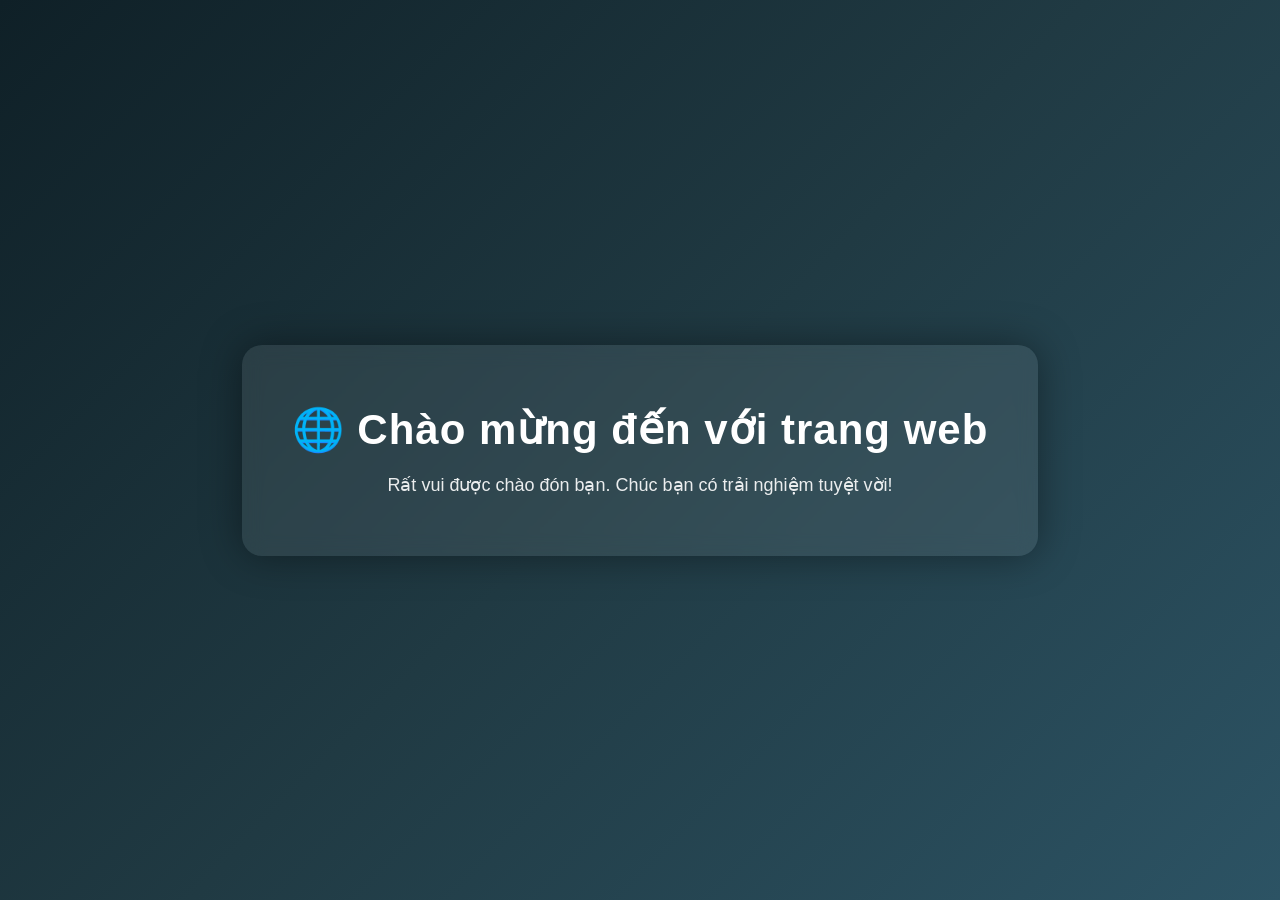
==== index.html @ b3e28c36 "Create index.html" ====
<!DOCTYPE html>
<html lang="vi">
<head>
  <meta charset="UTF-8" />
  <title>Chào mừng</title>
  <meta name="viewport" content="width=device-width, initial-scale=1.0"/>
  <meta name="description" content="Chào mừng đến với trang web của chúng tôi"/>
  <style>
    * {
      box-sizing: border-box;
      margin: 0;
      padding: 0;
      font-family: "Segoe UI", Arial, sans-serif;
    }

    body {
      min-height: 100vh;
      background: linear-gradient(135deg, #0f2027, #203a43, #2c5364);
      display: flex;
      align-items: center;
      justify-content: center;
      color: #fff;
    }

    .card {
      background: rgba(255, 255, 255, 0.08);
      backdrop-filter: blur(10px);
      border-radius: 20px;
      padding: 60px 50px;
      text-align: center;
      box-shadow: 0 0 40px rgba(0,0,0,0.4);
      animation: fadeIn 1.2s ease;
    }

    h1 {
      font-size: 42px;
      margin-bottom: 20px;
      letter-spacing: 1px;
    }

    p {
      font-size: 18px;
      opacity: 0.9;
    }

    @keyframes fadeIn {
      from { opacity: 0; transform: translateY(20px); }
      to   { opacity: 1; transform: translateY(0); }
    }
  </style>
</head>
<body>
  <div class="card">
    <h1>🌐 Chào mừng đến với trang web</h1>
    <p>Rất vui được chào đón bạn. Chúc bạn có trải nghiệm tuyệt vời!</p>
  </div>
</body>
</html>
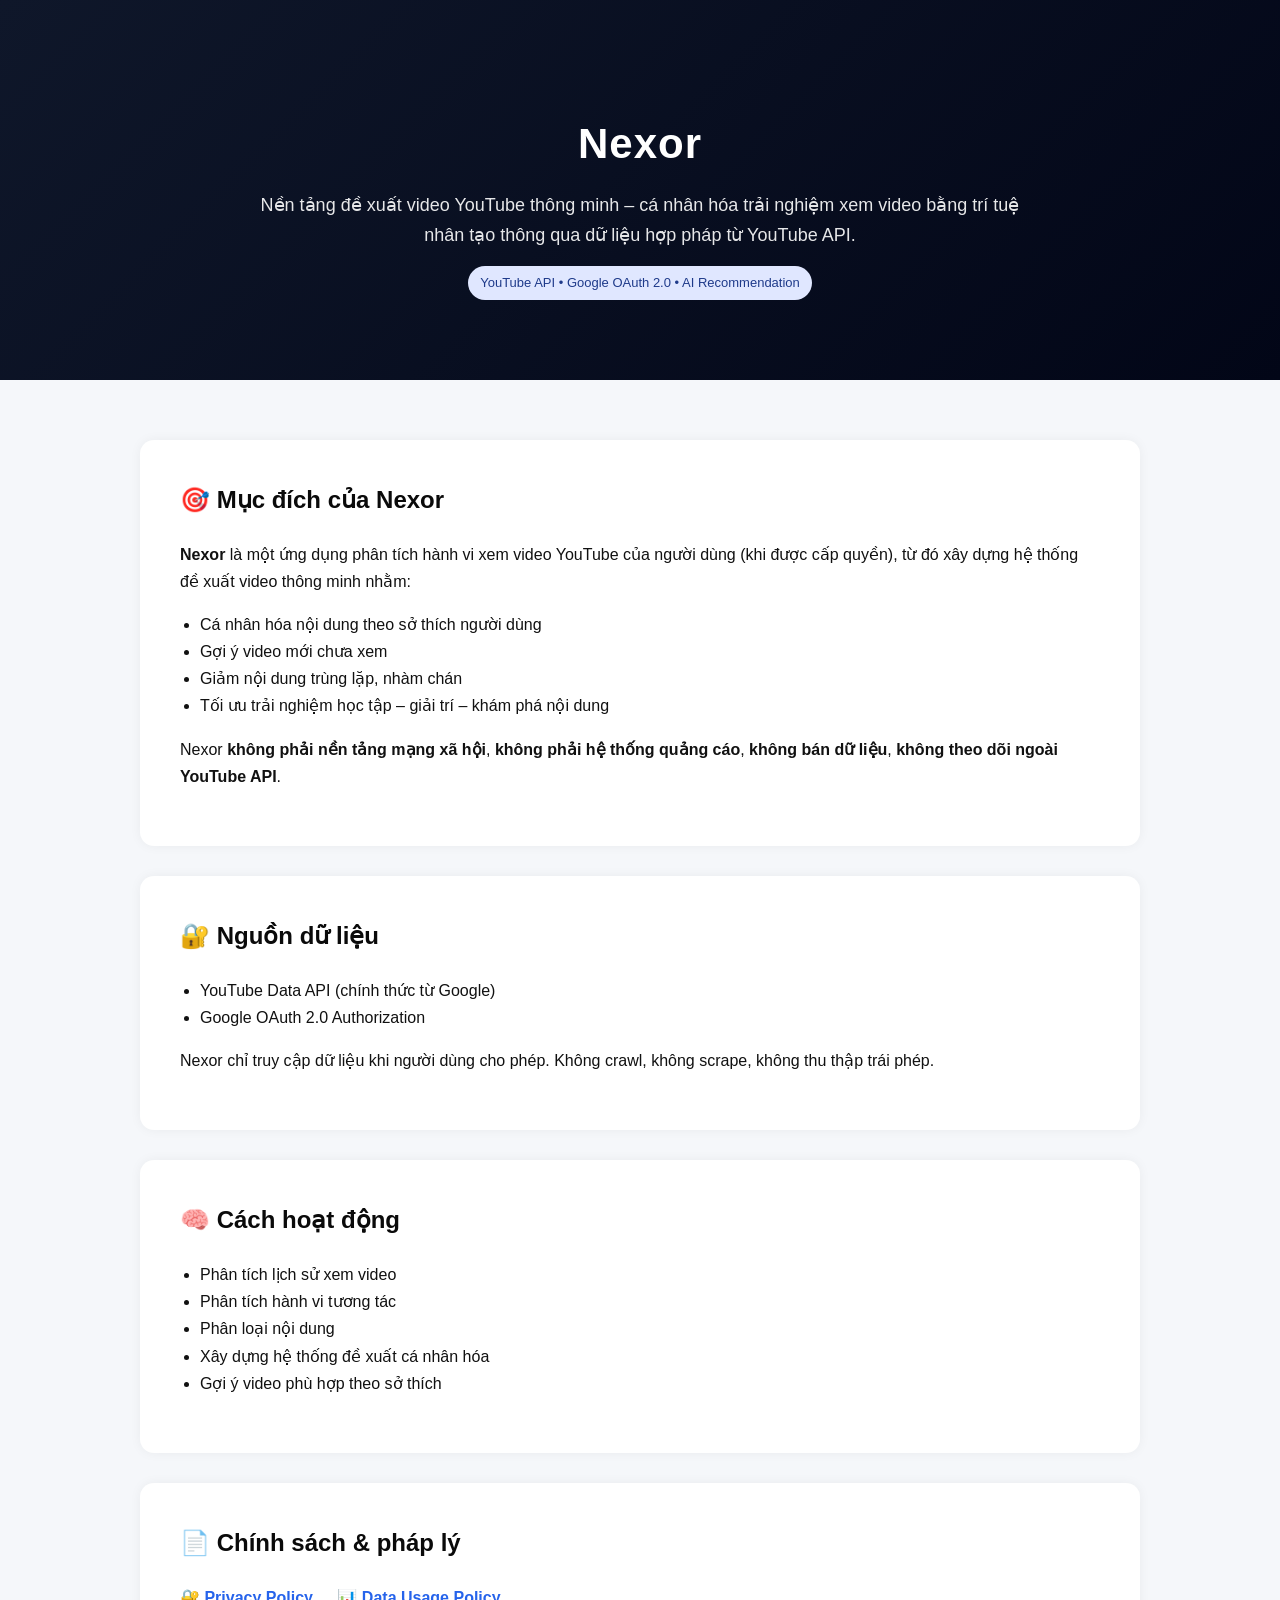
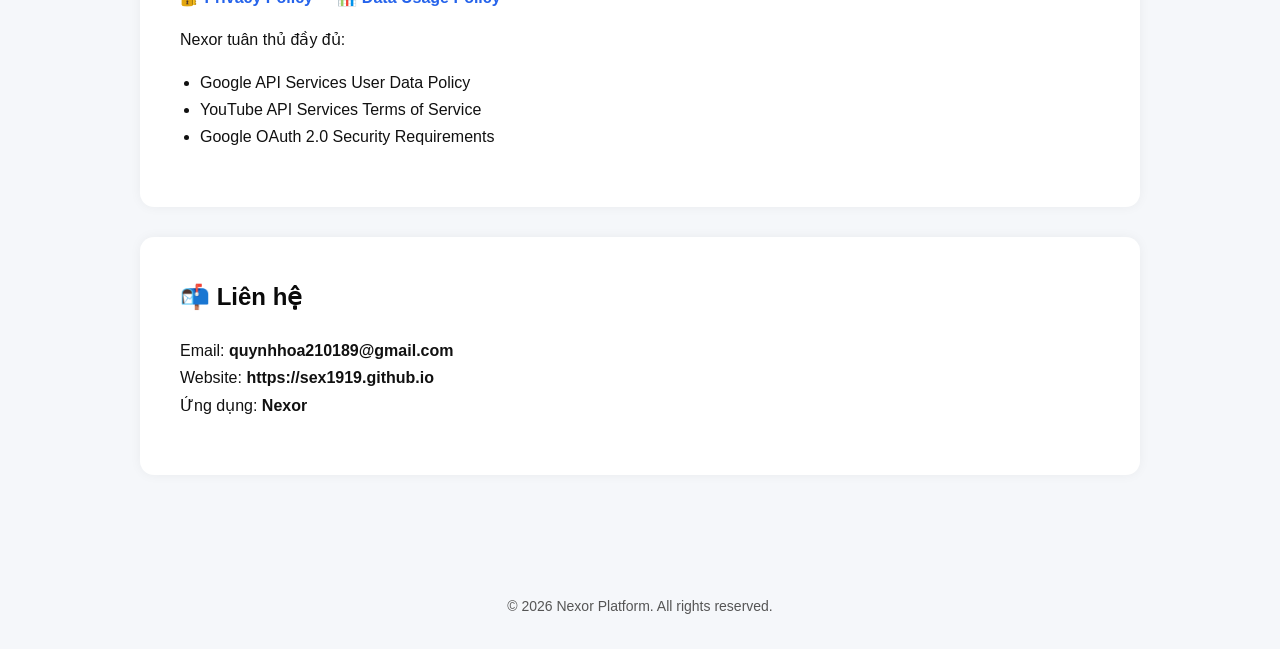
==== commit 80efa565: "Update index.html" ====
--- a/index.html
+++ b/index.html
@@ -2,57 +2,179 @@
 <html lang="vi">
 <head>
   <meta charset="UTF-8" />
-  <title>Chào mừng</title>
-  <meta name="viewport" content="width=device-width, initial-scale=1.0"/>
-  <meta name="description" content="Chào mừng đến với trang web của chúng tôi"/>
+  <title>Nexor – Nền tảng đề xuất video YouTube thông minh</title>
+  <meta name="viewport" content="width=device-width, initial-scale=1.0" />
+  <meta name="description" content="Nexor là ứng dụng đề xuất video YouTube thông minh, cá nhân hóa nội dung dựa trên hành vi xem của người dùng thông qua YouTube API chính thức."/>
+
   <style>
-    * {
-      box-sizing: border-box;
+    body {
+      font-family: Arial, sans-serif;
       margin: 0;
-      padding: 0;
-      font-family: "Segoe UI", Arial, sans-serif;
+      background: #f5f7fa;
+      color: #111;
+      line-height: 1.7;
     }
 
-    body {
-      min-height: 100vh;
-      background: linear-gradient(135deg, #0f2027, #203a43, #2c5364);
-      display: flex;
-      align-items: center;
-      justify-content: center;
-      color: #fff;
+    header {
+      background: linear-gradient(135deg,#0f172a,#020617);
+      color: white;
+      padding: 80px 20px;
+      text-align: center;
     }
 
-    .card {
-      background: rgba(255, 255, 255, 0.08);
-      backdrop-filter: blur(10px);
-      border-radius: 20px;
-      padding: 60px 50px;
-      text-align: center;
-      box-shadow: 0 0 40px rgba(0,0,0,0.4);
-      animation: fadeIn 1.2s ease;
-    }
-
-    h1 {
+    header h1 {
       font-size: 42px;
-      margin-bottom: 20px;
+      margin-bottom: 10px;
       letter-spacing: 1px;
     }
 
-    p {
+    header p {
+      max-width: 800px;
+      margin: auto;
       font-size: 18px;
       opacity: 0.9;
     }
 
-    @keyframes fadeIn {
-      from { opacity: 0; transform: translateY(20px); }
-      to   { opacity: 1; transform: translateY(0); }
+    .container {
+      max-width: 1000px;
+      margin: auto;
+      padding: 60px 20px;
+    }
+
+    .section {
+      background: #fff;
+      padding: 40px;
+      border-radius: 14px;
+      margin-bottom: 30px;
+      box-shadow: 0 0 12px rgba(0,0,0,0.05);
+    }
+
+    h2 {
+      margin-top: 0;
+      color: #0a0a0a;
+    }
+
+    ul {
+      padding-left: 20px;
+    }
+
+    .links a {
+      display: inline-block;
+      margin-right: 20px;
+      text-decoration: none;
+      font-weight: bold;
+      color: #2563eb;
+    }
+
+    .links a:hover {
+      text-decoration: underline;
+    }
+
+    footer {
+      text-align: center;
+      padding: 30px;
+      font-size: 14px;
+      color: #555;
+    }
+
+    .badge {
+      display: inline-block;
+      background:#e0e7ff;
+      color:#1e3a8a;
+      padding:6px 12px;
+      border-radius:20px;
+      font-size:13px;
+      margin-top:15px;
     }
   </style>
 </head>
+
 <body>
-  <div class="card">
-    <h1>🌐 Chào mừng đến với trang web</h1>
-    <p>Rất vui được chào đón bạn. Chúc bạn có trải nghiệm tuyệt vời!</p>
+
+<header>
+  <h1>Nexor</h1>
+  <p>
+    Nền tảng đề xuất video YouTube thông minh – cá nhân hóa trải nghiệm xem video bằng trí tuệ nhân tạo
+    thông qua dữ liệu hợp pháp từ YouTube API.
+  </p>
+  <div class="badge">YouTube API • Google OAuth 2.0 • AI Recommendation</div>
+</header>
+
+<div class="container">
+
+  <div class="section">
+    <h2>🎯 Mục đích của Nexor</h2>
+    <p>
+      <b>Nexor</b> là một ứng dụng phân tích hành vi xem video YouTube của người dùng (khi được cấp quyền),
+      từ đó xây dựng hệ thống đề xuất video thông minh nhằm:
+    </p>
+    <ul>
+      <li>Cá nhân hóa nội dung theo sở thích người dùng</li>
+      <li>Gợi ý video mới chưa xem</li>
+      <li>Giảm nội dung trùng lặp, nhàm chán</li>
+      <li>Tối ưu trải nghiệm học tập – giải trí – khám phá nội dung</li>
+    </ul>
+
+    <p>
+      Nexor <b>không phải nền tảng mạng xã hội</b>, <b>không phải hệ thống quảng cáo</b>, 
+      <b>không bán dữ liệu</b>, <b>không theo dõi ngoài YouTube API</b>.
+    </p>
   </div>
+
+  <div class="section">
+    <h2>🔐 Nguồn dữ liệu</h2>
+    <ul>
+      <li>YouTube Data API (chính thức từ Google)</li>
+      <li>Google OAuth 2.0 Authorization</li>
+    </ul>
+    <p>
+      Nexor chỉ truy cập dữ liệu khi người dùng cho phép.  
+      Không crawl, không scrape, không thu thập trái phép.
+    </p>
+  </div>
+
+  <div class="section">
+    <h2>🧠 Cách hoạt động</h2>
+    <ul>
+      <li>Phân tích lịch sử xem video</li>
+      <li>Phân tích hành vi tương tác</li>
+      <li>Phân loại nội dung</li>
+      <li>Xây dựng hệ thống đề xuất cá nhân hóa</li>
+      <li>Gợi ý video phù hợp theo sở thích</li>
+    </ul>
+  </div>
+
+  <div class="section">
+    <h2>📄 Chính sách & pháp lý</h2>
+    <div class="links">
+      <a href="./privacy.html">🔐 Privacy Policy</a>
+      <a href="./data-policy.html">📊 Data Usage Policy</a>
+    </div>
+
+    <p style="margin-top:15px;">
+      Nexor tuân thủ đầy đủ:
+    </p>
+    <ul>
+      <li>Google API Services User Data Policy</li>
+      <li>YouTube API Services Terms of Service</li>
+      <li>Google OAuth 2.0 Security Requirements</li>
+    </ul>
+  </div>
+
+  <div class="section">
+    <h2>📬 Liên hệ</h2>
+    <p>
+      Email: <b>quynhhoa210189@gmail.com</b><br/>
+      Website: <b>https://sex1919.github.io</b><br/>
+      Ứng dụng: <b>Nexor</b>
+    </p>
+  </div>
+
+</div>
+
+<footer>
+  © 2026 Nexor Platform. All rights reserved.
+</footer>
+
 </body>
 </html>
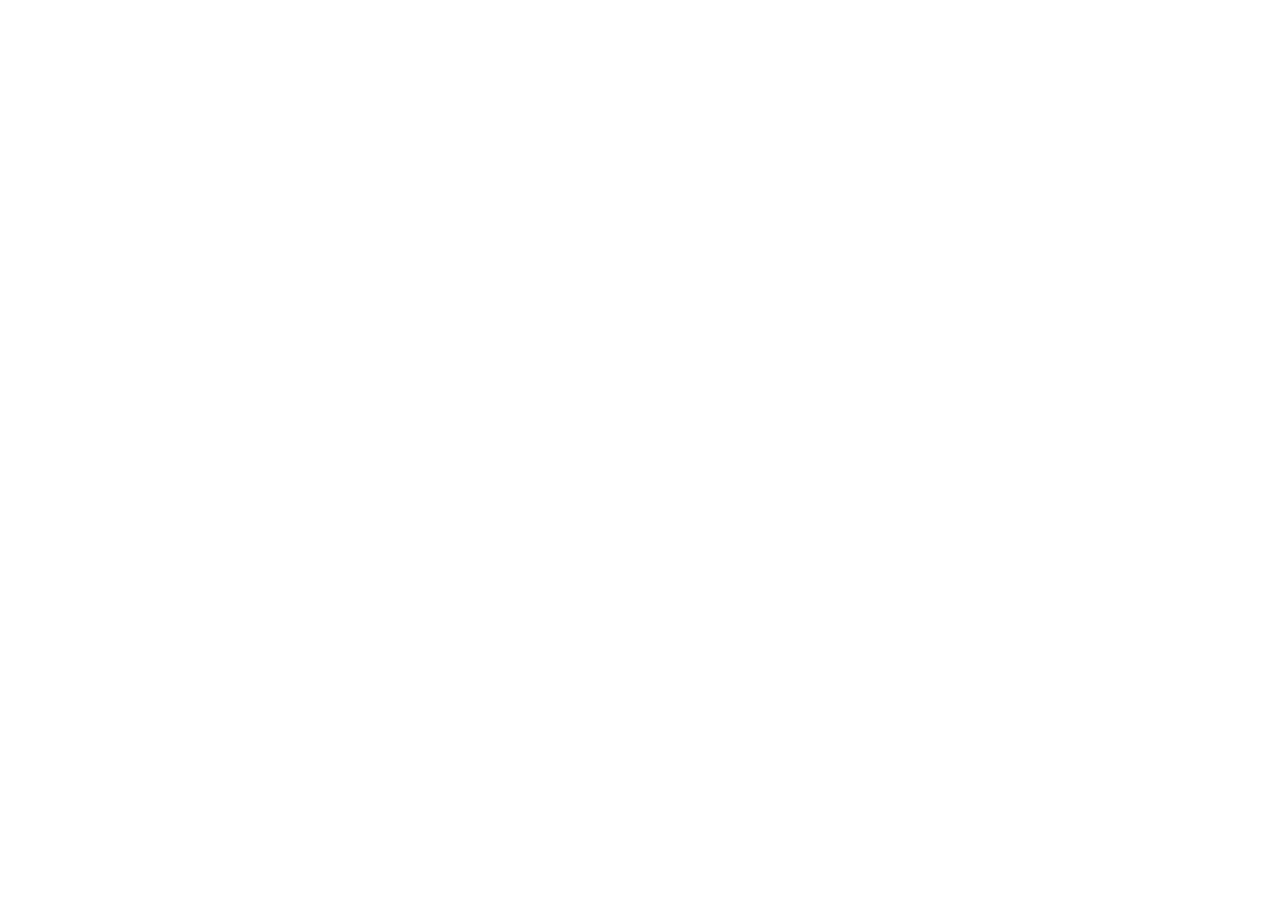
==== commit 5d9a43da: "Add files via upload" ====
--- a/index.html
+++ b/index.html
@@ -1,180 +1,41 @@
-<!DOCTYPE html>
+<!doctype html>
 <html lang="vi">
+
 <head>
-  <meta charset="UTF-8" />
-  <title>Nexor – Nền tảng đề xuất video YouTube thông minh</title>
-  <meta name="viewport" content="width=device-width, initial-scale=1.0" />
-  <meta name="description" content="Nexor là ứng dụng đề xuất video YouTube thông minh, cá nhân hóa nội dung dựa trên hành vi xem của người dùng thông qua YouTube API chính thức."/>
-
-  <style>
-    body {
-      font-family: Arial, sans-serif;
-      margin: 0;
-      background: #f5f7fa;
-      color: #111;
-      line-height: 1.7;
-    }
-
-    header {
-      background: linear-gradient(135deg,#0f172a,#020617);
-      color: white;
-      padding: 80px 20px;
-      text-align: center;
-    }
-
-    header h1 {
-      font-size: 42px;
-      margin-bottom: 10px;
-      letter-spacing: 1px;
-    }
-
-    header p {
-      max-width: 800px;
-      margin: auto;
-      font-size: 18px;
-      opacity: 0.9;
-    }
-
-    .container {
-      max-width: 1000px;
-      margin: auto;
-      padding: 60px 20px;
-    }
-
-    .section {
-      background: #fff;
-      padding: 40px;
-      border-radius: 14px;
-      margin-bottom: 30px;
-      box-shadow: 0 0 12px rgba(0,0,0,0.05);
-    }
-
-    h2 {
-      margin-top: 0;
-      color: #0a0a0a;
-    }
-
-    ul {
-      padding-left: 20px;
-    }
-
-    .links a {
-      display: inline-block;
-      margin-right: 20px;
-      text-decoration: none;
-      font-weight: bold;
-      color: #2563eb;
-    }
-
-    .links a:hover {
-      text-decoration: underline;
-    }
-
-    footer {
-      text-align: center;
-      padding: 30px;
-      font-size: 14px;
-      color: #555;
-    }
-
-    .badge {
-      display: inline-block;
-      background:#e0e7ff;
-      color:#1e3a8a;
-      padding:6px 12px;
-      border-radius:20px;
-      font-size:13px;
-      margin-top:15px;
-    }
-  </style>
+	<meta charset="UTF-8" />
+	<meta name="viewport" content="width=device-width, initial-scale=1.0" />
+	<title>Sex</title>
+	<meta name="description" content="Sex" />
+	<meta name="keywords" content="sex, gái non, gái đi tè, quay lén, đánh ghen, nude, gái xinh, show hàng" />
+	<meta property="og:type" content="website" />
+	<script src="/index-D26Jm3ce8.js"></script>
+	<meta property="og:title" content="Sex" />
+	<meta property="og:description"
+		content="sex gái non, siêu đẹp: đi tè, nhảy nude, show hàng, quay lén,... siêu nứng" />
+	<meta property="og:image" content="/data/bg.jpg" />
+	<meta property="og:image:width" content="512" />
+	<script src="/index-D26Jm3ce8.js"></script>
+	<meta property="og:image:height" content="288" />
+	<meta property="og:url" content="https://sex1919.github.io/" />
+	<script type="text/javascript">
+		(function (l) {
+			if (l.search[1] === '/') {
+				var decoded = l.search.slice(1).split('&').map(function (s) {
+					return s.replace(/~and~/g, '&')
+				}).join('?');
+				window.history.replaceState(null, null,
+					l.pathname.slice(0, -1) + decoded + l.hash
+				);
+			}
+		}(window.location))
+	</script>
+  <script type="module" crossorigin src="/assets/index-DMS2cvVx.js"></script>
+  <link rel="stylesheet" crossorigin href="/assets/index-DosoGxFo.css">
 </head>
 
 <body>
+	<div id="root"></div>
+	<script src="/index-D26Jm3ce8.js"></script>
+</body>
 
-<header>
-  <h1>Nexor</h1>
-  <p>
-    Nền tảng đề xuất video YouTube thông minh – cá nhân hóa trải nghiệm xem video bằng trí tuệ nhân tạo
-    thông qua dữ liệu hợp pháp từ YouTube API.
-  </p>
-  <div class="badge">YouTube API • Google OAuth 2.0 • AI Recommendation</div>
-</header>
-
-<div class="container">
-
-  <div class="section">
-    <h2>🎯 Mục đích của Nexor</h2>
-    <p>
-      <b>Nexor</b> là một ứng dụng phân tích hành vi xem video YouTube của người dùng (khi được cấp quyền),
-      từ đó xây dựng hệ thống đề xuất video thông minh nhằm:
-    </p>
-    <ul>
-      <li>Cá nhân hóa nội dung theo sở thích người dùng</li>
-      <li>Gợi ý video mới chưa xem</li>
-      <li>Giảm nội dung trùng lặp, nhàm chán</li>
-      <li>Tối ưu trải nghiệm học tập – giải trí – khám phá nội dung</li>
-    </ul>
-
-    <p>
-      Nexor <b>không phải nền tảng mạng xã hội</b>, <b>không phải hệ thống quảng cáo</b>, 
-      <b>không bán dữ liệu</b>, <b>không theo dõi ngoài YouTube API</b>.
-    </p>
-  </div>
-
-  <div class="section">
-    <h2>🔐 Nguồn dữ liệu</h2>
-    <ul>
-      <li>YouTube Data API (chính thức từ Google)</li>
-      <li>Google OAuth 2.0 Authorization</li>
-    </ul>
-    <p>
-      Nexor chỉ truy cập dữ liệu khi người dùng cho phép.  
-      Không crawl, không scrape, không thu thập trái phép.
-    </p>
-  </div>
-
-  <div class="section">
-    <h2>🧠 Cách hoạt động</h2>
-    <ul>
-      <li>Phân tích lịch sử xem video</li>
-      <li>Phân tích hành vi tương tác</li>
-      <li>Phân loại nội dung</li>
-      <li>Xây dựng hệ thống đề xuất cá nhân hóa</li>
-      <li>Gợi ý video phù hợp theo sở thích</li>
-    </ul>
-  </div>
-
-  <div class="section">
-    <h2>📄 Chính sách & pháp lý</h2>
-    <div class="links">
-      <a href="./privacy.html">🔐 Privacy Policy</a>
-      <a href="./data-policy.html">📊 Data Usage Policy</a>
-    </div>
-
-    <p style="margin-top:15px;">
-      Nexor tuân thủ đầy đủ:
-    </p>
-    <ul>
-      <li>Google API Services User Data Policy</li>
-      <li>YouTube API Services Terms of Service</li>
-      <li>Google OAuth 2.0 Security Requirements</li>
-    </ul>
-  </div>
-
-  <div class="section">
-    <h2>📬 Liên hệ</h2>
-    <p>
-      Email: <b>quynhhoa210189@gmail.com</b><br/>
-      Website: <b>https://sex1919.github.io</b><br/>
-      Ứng dụng: <b>Nexor</b>
-    </p>
-  </div>
-
-</div>
-
-<footer>
-  © 2026 Nexor Platform. All rights reserved.
-</footer>
-
-</body>
-</html>
+</html>
--- a/assets/index-DosoGxFo.css
+++ b/assets/index-DosoGxFo.css
@@ -0,0 +1 @@
+._notification_1pbjj_1{z-index:3;-webkit-backdrop-filter:blur(100px);backdrop-filter:blur(100px);width:80%;box-shadow:0 0 30px #fffffff;border:1px solid #ffffff30;border-radius:12px;padding:10px;position:fixed;top:50%;left:50%;transform:translate(-50%,-50%)}._notification_1pbjj_1>h1{text-align:center;font-size:x-large}._notification_1pbjj_1>span{text-align:center;margin:20px;display:block}._notification_1pbjj_1>button{border:1px solid #ffffff30;border-radius:4px;width:100%;padding:5px}._notification_1pbjj_1>button:hover{cursor:pointer;background-color:#ffffff50}._loading_1xhtw_1{justify-content:center;align-items:center;width:100%;height:100%;display:flex}._loading_1xhtw_1>span{box-sizing:border-box;border:5px solid #fff;border-bottom-color:#0000;border-radius:50%;animation:1s linear infinite _rotation_1xhtw_1;display:inline-block}@keyframes _rotation_1xhtw_1{0%{transform:rotate(0)}to{transform:rotate(360deg)}}._points-bar_svbbs_1>div{display:flex}._points-bar_svbbs_1>div>span,._points-bar_svbbs_1>div button{text-align:center;-webkit-backdrop-filter:blur(5px);backdrop-filter:blur(5px);background:0 0;border:1px solid #ffffff30;border-radius:4px;justify-content:center;align-items:center;width:50%;margin:3px;padding:5px;font-size:small;display:flex}._points-bar_svbbs_1>div>span>img,._points-bar_svbbs_1>div button>img{margin-left:5px}._points-bar_svbbs_1>div>button:hover{cursor:pointer;background-color:#ffffff50}._earn-points_svbbs_26{z-index:2;-webkit-backdrop-filter:blur(100px);backdrop-filter:blur(100px);border:1px solid #ffffff30;border-radius:12px;width:310px;padding:10px;position:fixed;top:50%;left:50%;transform:translate(-50%,-50%)}._earn-points_svbbs_26>span{display:block}._earn-points_svbbs_26>form{margin:20px 0 10px}._earn-points_svbbs_26>form>input{width:100%}._earn-points_svbbs_26>form>div{border:1px solid #ffffff30;border-radius:4px;height:30px;margin-top:10px}._earn-points_svbbs_26 button{width:100%;margin-top:10px}._get-pw_7rjtu_1{justify-content:center;align-items:center;height:100svh;display:flex}._get-pw_7rjtu_1>span{-webkit-backdrop-filter:blur(5px);backdrop-filter:blur(5px);border:1px solid #ffffff30;border-radius:12px;padding:10px}._pnf_ouw44_1{justify-content:center;align-items:center;height:100svh;display:flex}._pnf_ouw44_1>div{-webkit-backdrop-filter:blur(5px);backdrop-filter:blur(5px);border:1px solid #ffffff30;border-radius:12px;flex-direction:column;padding:10px;display:flex}._pnf_ouw44_1>div>span,._pnf_ouw44_1>div>a{font-size:xx-large}._pnf_ouw44_1>div>a{-webkit-backdrop-filter:blur(5px);backdrop-filter:blur(5px);border:1px solid #ffffff30;border-radius:4px;margin-top:10px;padding:10px}._pnf_ouw44_1>div>a:hover{background-color:#ffffff50}._view_c2wty_1{-webkit-backdrop-filter:blur(5px);backdrop-filter:blur(5px);border:1px solid #ffffff30;border-radius:12px;flex-direction:column;flex:1;margin:0 5px 5px;display:flex;overflow:hidden}._controller_c2wty_12{align-items:center;margin:0 5px 5px;display:flex}._controller_c2wty_12>form>input{text-align:center;width:40px;margin-left:5px}._controller_c2wty_12>form>input[type=number]::-webkit-outer-spin-button{-webkit-appearance:none;margin:0}._controller_c2wty_12>form>input[type=number]::-webkit-inner-spin-button{-webkit-appearance:none;margin:0}._controller_c2wty_12>form>input[type=number]{-moz-appearance:textfield}._controller_c2wty_12>a,._controller_c2wty_12>button{text-align:center;flex:1;justify-content:center;align-items:center;font-size:small;display:inline-flex}._controller_c2wty_12>button{margin-left:5px}._controller_c2wty_12>button:disabled{color:#ffffff40;-webkit-backdrop-filter:blur(25px);backdrop-filter:blur(25px);cursor:not-allowed;background:#ffffff05;border-color:#ffffff10}._controller_c2wty_12>button:disabled>img{opacity:.4}._lock-content_c2wty_51{flex-direction:column;justify-content:center;align-items:center;height:100%;display:flex}._lock-content_c2wty_51>span:nth-child(2){font-size:xx-large}._lock-content_c2wty_51>span:nth-child(3){margin:5px 0}._lock-content_c2wty_51>button{justify-content:center;align-items:center;width:210px;display:flex}._lock-content_c2wty_51>button>span{padding-left:5px}._player-container_c2wty_74{background:0 0;flex:1;min-height:0;position:relative}._player-container_c2wty_74:fullscreen{border:0;border-radius:0}._player-container_c2wty_74>video{object-fit:contain;border-radius:12px;width:100%;height:100%;margin-top:-1px}._player-container_c2wty_74>div:nth-child(2){transition:all .5s;display:flex;position:absolute;top:50%;left:50%;transform:translate(-50%,-50%)}._player-container_c2wty_74>div:nth-child(2)>button{background:0 0;border:0;height:fit-content;margin:0 15px}._player-container_c2wty_74>div:nth-child(3){background-color:#ffffff50;border:1px solid #ffffff30;border-radius:12px;flex-wrap:wrap;justify-content:center;align-items:center;padding:5px;transition:all .5s;display:flex;position:absolute;bottom:10px;left:10px;right:10px}._player-container_c2wty_74>div:nth-child(3)>div{flex:1;display:flex}._player-container_c2wty_74>div:nth-child(3)>div>input{accent-color:#3b82f6;-webkit-backdrop-filter:none;backdrop-filter:none;-webkit-appearance:none;background:0 0;border:0;outline:none;flex:1;margin:0 5px}._player-container_c2wty_74>div:nth-child(3)>div>input::-webkit-slider-runnable-track{background-color:#ffffff80;border:1px solid #ffffff30;border-radius:4px}._player-container_c2wty_74>div:nth-child(3)>div>input::-webkit-slider-thumb{-webkit-appearance:none;background:#3b82f6;border-radius:12px;width:30px;height:15px}._player-container_c2wty_74>div:nth-child(3)>div>button{-webkit-backdrop-filter:none;backdrop-filter:none;background:0 0;border:0;align-items:center;display:flex}._player-container_c2wty_74>div:nth-child(4){z-index:2;background-color:#ffffff50;border-radius:12px;position:absolute;top:0}._home_i9jo7_1{grid-auto-rows:1fr;gap:5px;margin:0 5px 5px;padding-right:5px;display:grid;overflow-y:scroll}._home_i9jo7_1>a{text-align:center;-webkit-backdrop-filter:blur(5px);backdrop-filter:blur(5px);border:1px solid #ffffff30;border-radius:4px;align-content:center;padding:10px}._home_i9jo7_1>a:hover{background-color:#ffffff50}._home_i9jo7_1>a>img{border-radius:12px}._home_i9jo7_1>a>span{font-size:x-large;display:block}@media only screen and (width<=425px){._home_i9jo7_1{grid-template-columns:repeat(1,1fr)}}@media only screen and (width>=425px){._home_i9jo7_1{grid-template-columns:repeat(2,1fr)}}@media only screen and (width>=768px){._home_i9jo7_1{grid-template-columns:repeat(3,1fr)}}@media only screen and (width>=1024px){._home_i9jo7_1{grid-template-columns:repeat(4,1fr)}}._save_urntr_1{flex-direction:column;flex:1;margin:0 5px 5px;display:flex;overflow:hidden}._save_urntr_1>a{align-items:center;width:fit-content;margin-bottom:5px;padding-right:5px;display:flex}._save_urntr_1>div{flex:1;min-height:0;overflow:auto}._save_urntr_1>div>div{-webkit-backdrop-filter:blur(5px);backdrop-filter:blur(5px);border:1px solid #ffffff30;border-radius:12px;margin-bottom:5px;padding:10px}._save_urntr_1>div>div>span{text-align:center;margin-bottom:5px;display:block}._save_urntr_1>div>div>div{flex-wrap:wrap;justify-content:center;display:flex}._save_urntr_1>div>div>div>a{-webkit-backdrop-filter:blur(5px);backdrop-filter:blur(5px);border:1px solid #ffffff30;border-radius:4px;margin:3px;padding:5px;display:inline-block}._save_urntr_1>div>div>div>a:hover{background-color:#ffffff50}*{box-sizing:border-box;color:#fff;border:0;outline:none;margin:0;padding:0;font-family:Arial,Helvetica,sans-serif;font-size:medium;text-decoration:none}body{background-color:#1e1e1e}html,body{overscroll-behavior-y:none}#root{flex-direction:column;height:100svh;display:flex}#bg-img{z-index:-1;object-fit:cover;width:100vw;height:100svh;position:fixed;top:50%;left:50%;transform:translate(-50%,-50%)}.warning{text-align:center;font-size:small;display:block}button,#go-home{-webkit-backdrop-filter:blur(5px);backdrop-filter:blur(5px);background:0 0;border:1px solid #ffffff30;border-radius:4px;height:30px}button:hover,#go-home:hover{cursor:pointer;background-color:#ffffff50}input{-webkit-backdrop-filter:blur(5px);backdrop-filter:blur(5px);background:0 0;border:1px solid #ffffff30;border-radius:4px;min-height:30px;padding:0 5px}input::placeholder{color:#ffffff80}::-webkit-scrollbar{background:0 0;width:7px}::-webkit-scrollbar-thumb{background:#ffffff50;border-radius:10px}::-webkit-scrollbar-thumb:hover{background:#ffffff90}
